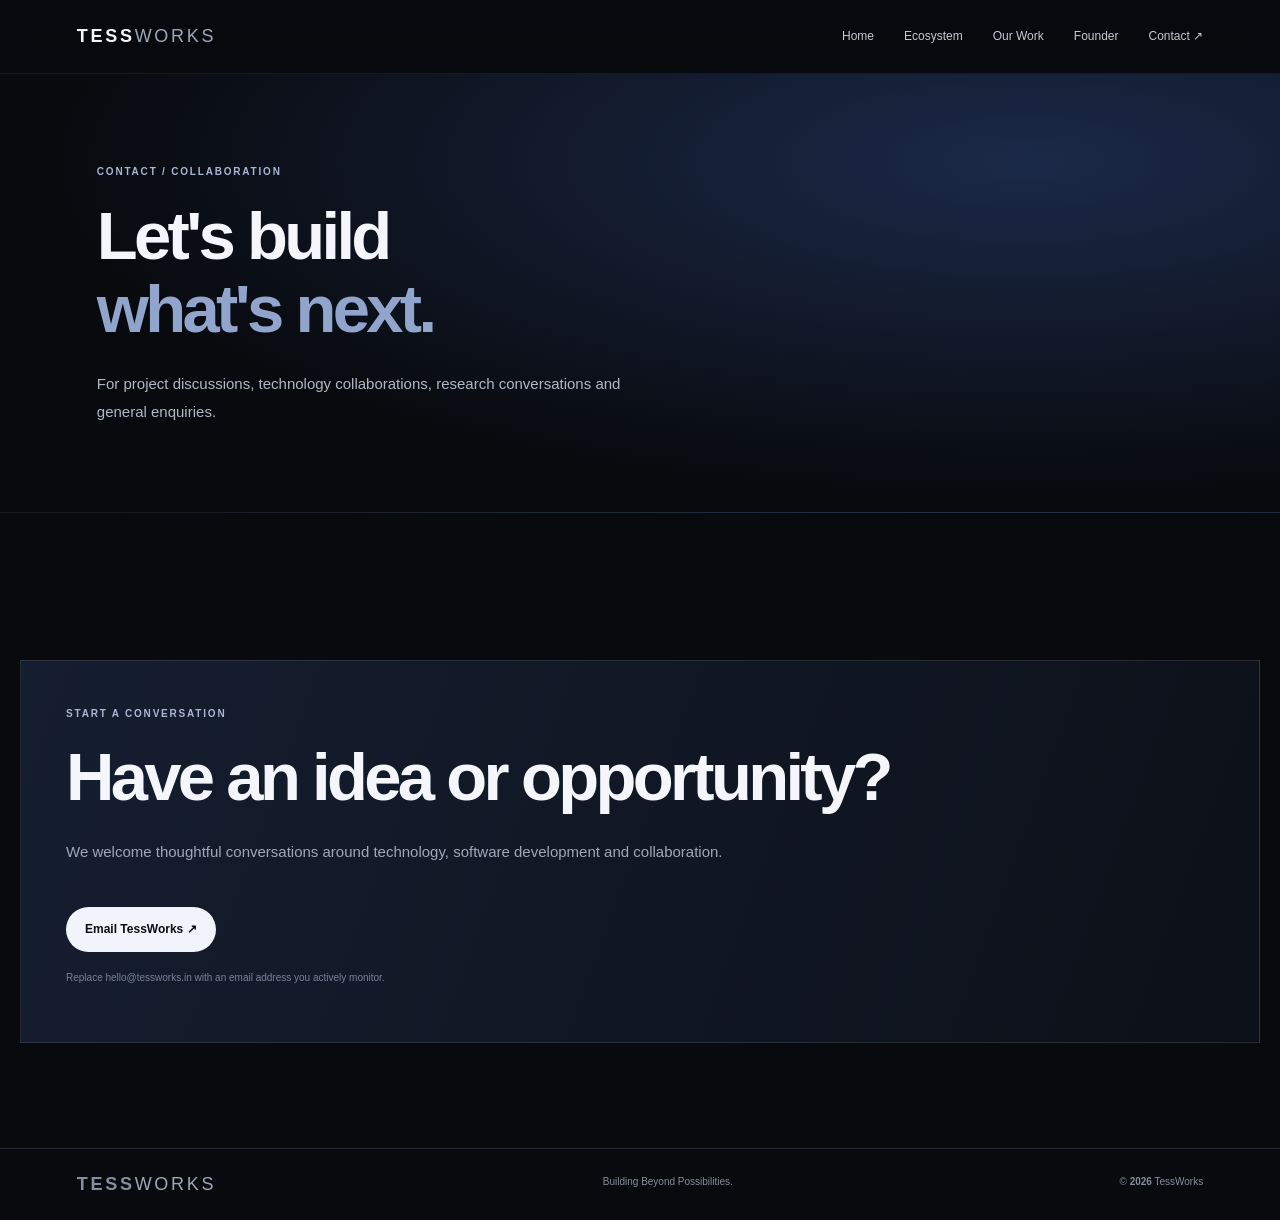
==== contact.html @ 57ca6bd7 "Add files via upload" ====
<!doctype html><html lang="en"><head><meta charset="utf-8"><meta name="viewport" content="width=device-width,initial-scale=1"><meta name="description" content="TessWorks — Building Beyond Possibilities"><title>Contact | TessWorks</title><link rel="stylesheet" href="style.css"></head><body><header class="top"><a class="logo" href="index.html">TESS<span>WORKS</span></a><button class="menu" aria-label="Toggle menu">☰</button><nav class="nav"><a href="index.html">Home</a><a href="ecosystem.html">Ecosystem</a><a href="work.html">Our Work</a><a href="founder.html">Founder</a><a href="contact.html">Contact ↗</a></nav></header><main><section class="page-hero"><div class="wrap"><div class="eyebrow">CONTACT / COLLABORATION</div><h1>Let's build<br><em>what's next.</em></h1><p>For project discussions, technology collaborations, research conversations and general enquiries.</p></div></section><section class="section wrap"><div class="contact-panel reveal"><div class="eyebrow">START A CONVERSATION</div><h2>Have an idea or opportunity?</h2><p class="copy">We welcome thoughtful conversations around technology, software development and collaboration.</p><a class="btn" href="mailto:hello@tessworks.in">Email TessWorks ↗</a><p class="note">Replace hello@tessworks.in with an email address you actively monitor.</p></div></section></main><footer class="footer"><a class="logo" href="index.html">TESS<span>WORKS</span></a><span>Building Beyond Possibilities.</span><span>© <b data-year></b> TessWorks</span></footer><script src="script.js"></script></body></html>
---- style.css ----
*{box-sizing:border-box}html{scroll-behavior:smooth}body{margin:0;background:#080a0e;color:#f4f6fb;font:15px 'DM Sans',Arial,sans-serif;line-height:1.65}a{color:inherit;text-decoration:none}.top{height:74px;padding:0 6vw;display:flex;align-items:center;justify-content:space-between;position:sticky;top:0;z-index:9;background:#080a0edd;backdrop-filter:blur(15px);border-bottom:1px solid #ffffff12}.logo{font:800 18px Manrope,Arial;letter-spacing:.15em}.logo span{font-weight:400;color:#9da7ba}.nav{display:flex;gap:30px;font-size:12px;color:#c5cad4}.nav a:hover{color:#9bb6ff}.menu{display:none;background:none;color:white;border:0;font-size:23px}.wrap{max-width:1240px;margin:auto;padding-left:6vw;padding-right:6vw}.hero{min-height:690px;position:relative;overflow:hidden;display:flex;align-items:center;background:radial-gradient(ellipse at 78% 43%,#1c2b4c,#0b111e 37%,#080a0e 72%)}.hero .wrap{position:relative;z-index:2;padding-top:70px;padding-bottom:100px}.eyebrow{font-size:10px;letter-spacing:.18em;color:#aab7d4;font-weight:700}.hero h1,.page-hero h1{font:600 clamp(52px,8vw,98px)/1.02 Manrope,Arial;letter-spacing:-.065em;margin:25px 0}.hero h1 em,.page-hero h1 em,h2 em{font-style:normal;color:#91a4cb}.hero p,.page-hero p{max-width:550px;color:#b0b8c7;line-height:1.9}.btn{display:inline-block;background:#f1f4fa;color:#0b0d12;padding:13px 19px;border-radius:30px;font-size:12px;font-weight:700;margin:25px 20px 0 0;transition:.25s}.btn:hover{transform:translateY(-3px);background:#cbd8f8}.sub-link{font-size:12px;color:#d5dbea}.visual{position:absolute;right:4%;top:12%;width:48%;height:500px;opacity:.8}.visual canvas{width:100%;height:100%}.visual>span{position:absolute;right:5%;bottom:8%;font-size:8px;letter-spacing:.15em;color:#b9caff;border:1px solid #829bda55;padding:8px;background:#0b1220aa}.hero-foot{position:absolute;bottom:25px;left:6vw;right:6vw;color:#7e899c;font-size:9px;letter-spacing:.13em}.hero-foot b{float:right}.section{padding:105px 0}.section h2,.page-hero h1{font:600 clamp(38px,5.3vw,67px)/1.1 Manrope,Arial;letter-spacing:-.055em;margin:18px 0 24px}.copy{max-width:680px;color:#a0a8b8;line-height:1.9}.dark{background:#0d1119;border-block:1px solid #ffffff0d}.grid{display:grid;gap:14px;margin-top:38px}.four{grid-template-columns:repeat(4,1fr)}.three{grid-template-columns:repeat(3,1fr)}.tile{display:block;padding:22px;border:1px solid #ffffff18;background:linear-gradient(145deg,#171e2b,#0d1017);min-height:280px;transition:.3s;overflow:hidden}.tile:hover{transform:translateY(-6px);border-color:#9bb6ff66}.tile small{font-size:9px;letter-spacing:.12em;color:#a7b8dc}.tile h3{font:600 20px Manrope,Arial;margin:12px 0 6px}.tile p{font-size:12px;color:#a0a8b8}.tile span{font-size:11px;color:#c6d4f6}.art{height:125px;display:grid;place-items:center;position:relative;color:#c0d0ff;font-size:42px}.art:before{content:'';position:absolute;width:85px;height:85px;border:1px solid #8da9ff66;border-radius:50%;box-shadow:0 0 35px #8da9ff22;animation:pulse 4s infinite}.art:after{content:'';position:absolute;width:125px;height:45px;border:1px dashed #8da9ff66;border-radius:50%;animation:spin 20s linear infinite}.art.chain:before{border-radius:12px;transform:rotate(45deg)}.art svg{width:100%;height:100%;z-index:1}.note{font-size:10px;color:#788397;margin-top:18px}.feature{display:grid;grid-template-columns:1fr 1fr;gap:8%;align-items:center}.visual-box{height:350px;position:relative;overflow:hidden;display:grid;place-items:center;background:radial-gradient(ellipse at center,#1c3157,#0b101a 68%);border:1px solid #ffffff16}.visual-box>b{font:800 52px Manrope;z-index:1;text-shadow:0 0 30px #9bb6ff}.orbit{position:absolute;width:245px;height:245px;border:1px solid #9bb6ff77;border-radius:50%;animation:spin 28s linear infinite}.orbit:before,.orbit:after{content:'';position:absolute;inset:35px;border:1px dashed #9bb6ff88;border-radius:50%}.orbit:after{inset:75px;box-shadow:0 0 40px #9bb6ff33}.status{display:inline-block;border:1px solid #465745;border-radius:20px;padding:6px 10px;color:#a9c6ad;font-size:9px;letter-spacing:.1em}.chain-art{position:absolute;inset:15%;background:radial-gradient(circle at 50% 50%,#a9c4ff 0 3px,transparent 4px),radial-gradient(circle at 20% 30%,#a9c4ff 0 3px,transparent 4px),radial-gradient(circle at 80% 28%,#a9c4ff 0 3px,transparent 4px),radial-gradient(circle at 25% 75%,#a9c4ff 0 3px,transparent 4px),radial-gradient(circle at 78% 76%,#a9c4ff 0 3px,transparent 4px);background-size:100% 100%}.chain-art:before{content:'';position:absolute;inset:20%;border:1px dashed #9bb6ff88;border-radius:50%;animation:spin 22s linear infinite}.page-hero{padding:90px 0 70px;background:radial-gradient(ellipse at 80% 20%,#1b2948,#080a0e 67%);border-bottom:1px solid #ffffff10}.founder{display:grid;grid-template-columns:.8fr 1.2fr;gap:8%;align-items:start}.photo-frame{aspect-ratio:4/5;max-width:390px;border:1px solid #829bda66;background:linear-gradient(145deg,#1b2a46,#10141c);display:grid;place-items:center;overflow:hidden}.photo-frame img{width:100%;height:100%;object-fit:cover}.photo-placeholder{text-align:center;color:#aab8d5;padding:20px}.photo-placeholder b{font-size:40px}.photo-placeholder strong,.photo-placeholder span{display:block}.photo-placeholder strong{font:600 16px Manrope;margin:12px 0}.photo-placeholder span{font-size:11px}.chips{display:flex;flex-wrap:wrap;gap:8px;margin:25px 0}.chips span{font-size:10px;border:1px solid #343d4d;padding:7px 10px;border-radius:30px;color:#c2cce0}.github,.contact-panel{margin-top:42px;padding:35px;border:1px solid #ffffff1b;background:linear-gradient(110deg,#151e30,#0c1018);display:flex;align-items:center;justify-content:space-between;gap:20px}.github p{font-size:12px;color:#a0a8b8}.contact-panel{display:block;padding:45px}.footer{padding:25px 6vw;border-top:1px solid #252c38;display:flex;justify-content:space-between;gap:20px;color:#858e9e;font-size:10px}.reveal{opacity:0;transform:translateY(20px);transition:.75s}.reveal.visible{opacity:1;transform:none}@keyframes spin{to{transform:rotate(360deg)}}@keyframes pulse{50%{transform:scale(1.13);opacity:.55}}@media(max-width:900px){.four{grid-template-columns:repeat(2,1fr)}.feature,.founder{grid-template-columns:1fr}.visual{opacity:.35;right:-12%;width:65%}}@media(max-width:620px){.top{height:65px}.menu{display:block}.nav{display:none;position:absolute;top:65px;left:0;right:0;padding:22px 6vw;background:#0c1018;flex-direction:column}.nav.open{display:flex}.hero{min-height:700px}.hero h1{font-size:55px}.visual{width:100%;right:-35%;top:25%;opacity:.28}.hero-foot{font-size:7px}.hero-foot b{display:none}.wrap{padding-left:25px;padding-right:25px}.section{padding:78px 0}.four,.three{grid-template-columns:1fr}.feature{gap:25px}.visual-box{height:280px}.github{display:block;padding:25px}.footer{flex-wrap:wrap}.page-hero{padding:70px 0 55px}}@media(prefers-reduced-motion:reduce){*{animation:none!important;transition:none!important;scroll-behavior:auto!important}.reveal{opacity:1;transform:none}}
/* Project detail pages */
.project-link{color:inherit;text-decoration:none}.project-cta{display:block;margin-top:16px;font-size:11px;color:#d7e2ff}.project-hero{padding:100px 0 80px;position:relative;overflow:hidden;background:radial-gradient(ellipse at 78% 25%,#1b3157,#080a0e 68%);border-bottom:1px solid #ffffff12}.project-hero h1{font:600 clamp(46px,7vw,82px)/1.04 Manrope,Arial;letter-spacing:-.06em;margin:22px 0}.project-hero h1 em{font-style:normal;color:#9db3e5}.project-hero p{max-width:650px;color:#b1bbcd;line-height:1.9}.project-meta{display:flex;flex-wrap:wrap;gap:10px;margin-top:26px}.project-meta span{font-size:9px;letter-spacing:.12em;border:1px solid #ffffff2b;border-radius:30px;padding:8px 12px;color:#d2dcf1}.project-layout{display:grid;grid-template-columns:1.05fr .95fr;gap:7%;align-items:center}.project-visual{min-height:320px;border:1px solid #ffffff1a;background:radial-gradient(ellipse at center,#1b2c4d,#0c111b 70%);position:relative;overflow:hidden;display:grid;place-items:center;padding:25px}.project-visual svg{width:100%;max-width:560px}.terminal{width:100%;max-width:500px;border:1px solid #52678e66;background:#090e18dd;padding:20px;font:11px/2.1 ui-monospace,monospace;color:#a9c4f5;box-shadow:0 20px 70px #0008}.terminal .muted{color:#73819b}.terminal .green{color:#9fc9a8}.detail-grid{display:grid;grid-template-columns:repeat(3,1fr);gap:14px;margin-top:35px}.detail-card{padding:24px;border:1px solid #ffffff18;background:#101722}.detail-card h3{font:600 17px Manrope,Arial;margin:12px 0}.detail-card p{font-size:12px;color:#a0a8b8}.disclaimer{padding:18px 20px;border-left:2px solid #8da9e9;background:#111927;color:#aab6cb;font-size:11px;line-height:1.8;margin-top:28px}.back-link{font-size:12px;color:#c7d5f4}.steps{counter-reset:step}.steps li{padding:12px 0;color:#b3bdce;border-bottom:1px solid #ffffff12;font-size:13px}.steps li::marker{color:#9bb6ff}.project-chart{position:absolute;inset:10% 4%;opacity:.9}.project-chart path{stroke-dasharray:900;stroke-dashoffset:900;animation:drawline 4s ease forwards}@keyframes drawline{to{stroke-dashoffset:0}}@media(max-width:800px){.project-layout{grid-template-columns:1fr}.detail-grid{grid-template-columns:1fr}.project-hero{padding:75px 0 60px}}
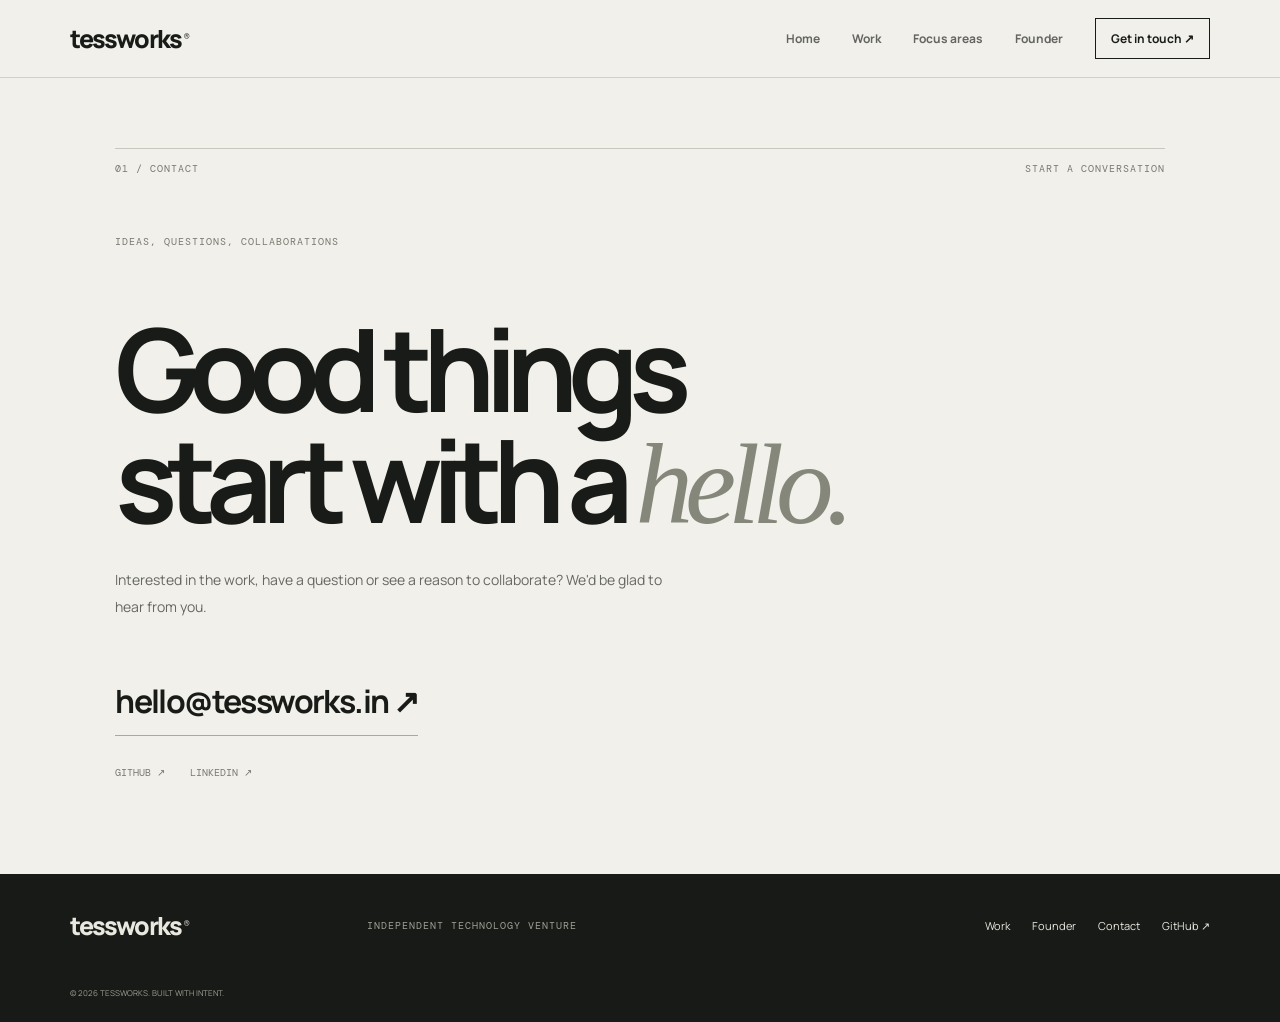
==== commit 1c663ffb: "Add files via upload" ====
--- a/contact.html
+++ b/contact.html
@@ -1 +1 @@
-<!doctype html><html lang="en"><head><meta charset="utf-8"><meta name="viewport" content="width=device-width,initial-scale=1"><meta name="description" content="TessWorks — Building Beyond Possibilities"><title>Contact | TessWorks</title><link rel="stylesheet" href="style.css"></head><body><header class="top"><a class="logo" href="index.html">TESS<span>WORKS</span></a><button class="menu" aria-label="Toggle menu">☰</button><nav class="nav"><a href="index.html">Home</a><a href="ecosystem.html">Ecosystem</a><a href="work.html">Our Work</a><a href="founder.html">Founder</a><a href="contact.html">Contact ↗</a></nav></header><main><section class="page-hero"><div class="wrap"><div class="eyebrow">CONTACT / COLLABORATION</div><h1>Let's build<br><em>what's next.</em></h1><p>For project discussions, technology collaborations, research conversations and general enquiries.</p></div></section><section class="section wrap"><div class="contact-panel reveal"><div class="eyebrow">START A CONVERSATION</div><h2>Have an idea or opportunity?</h2><p class="copy">We welcome thoughtful conversations around technology, software development and collaboration.</p><a class="btn" href="mailto:hello@tessworks.in">Email TessWorks ↗</a><p class="note">Replace hello@tessworks.in with an email address you actively monitor.</p></div></section></main><footer class="footer"><a class="logo" href="index.html">TESS<span>WORKS</span></a><span>Building Beyond Possibilities.</span><span>© <b data-year></b> TessWorks</span></footer><script src="script.js"></script></body></html>+<!doctype html><html lang="en"><head><meta charset="utf-8"><meta name="viewport" content="width=device-width,initial-scale=1"><meta name="description" content="TessWorks — independent technology venture."><title>Contact — TessWorks</title><link rel="preconnect" href="https://fonts.googleapis.com"><link href="https://fonts.googleapis.com/css2?family=DM+Mono:wght@400;500&family=Manrope:wght@400;500;600;700;800&display=swap" rel="stylesheet"><link rel="stylesheet" href="style.css"></head><body><header class="site-header"><a class="logo" href="index.html">tessworks<sup>®</sup></a><button class="menu" aria-expanded="false">MENU ☰</button><nav class="nav"><a class="" href="index.html">Home</a><a class="" href="work.html">Work</a><a class="" href="ecosystem.html">Focus areas</a><a class="" href="founder.html">Founder</a><a class="contact-link active" href="contact.html">Get in touch ↗</a></nav></header><main><section class="contact-hero pad"><div class="kicker"><span>01 / CONTACT</span><span>START A CONVERSATION</span></div><p class="eyebrow" style="margin-top:60px">IDEAS, QUESTIONS, COLLABORATIONS</p><h1>Good things<br>start with a <em>hello.</em></h1><p class="lede">Interested in the work, have a question or see a reason to collaborate? We'd be glad to hear from you.</p><a class="email" href="mailto:hello@tessworks.in">hello@tessworks.in ↗</a><div class="socials"><a href="https://github.com/" target="_blank">GITHUB ↗</a><a href="https://www.linkedin.com/" target="_blank">LINKEDIN ↗</a></div></section></main><footer class="footer"><a class="logo" href="index.html">tessworks<sup>®</sup></a><span class="mono">INDEPENDENT TECHNOLOGY VENTURE</span><div><a href="work.html">Work</a><a href="founder.html">Founder</a><a href="contact.html">Contact</a><a href="https://github.com/" target="_blank">GitHub ↗</a></div><small>© 2026 TESSWORKS. BUILT WITH INTENT.</small></footer><script src="script.js"></script></body></html>
--- a/style.css
+++ b/style.css
@@ -1,3 +1,4 @@
-*{box-sizing:border-box}html{scroll-behavior:smooth}body{margin:0;background:#080a0e;color:#f4f6fb;font:15px 'DM Sans',Arial,sans-serif;line-height:1.65}a{color:inherit;text-decoration:none}.top{height:74px;padding:0 6vw;display:flex;align-items:center;justify-content:space-between;position:sticky;top:0;z-index:9;background:#080a0edd;backdrop-filter:blur(15px);border-bottom:1px solid #ffffff12}.logo{font:800 18px Manrope,Arial;letter-spacing:.15em}.logo span{font-weight:400;color:#9da7ba}.nav{display:flex;gap:30px;font-size:12px;color:#c5cad4}.nav a:hover{color:#9bb6ff}.menu{display:none;background:none;color:white;border:0;font-size:23px}.wrap{max-width:1240px;margin:auto;padding-left:6vw;padding-right:6vw}.hero{min-height:690px;position:relative;overflow:hidden;display:flex;align-items:center;background:radial-gradient(ellipse at 78% 43%,#1c2b4c,#0b111e 37%,#080a0e 72%)}.hero .wrap{position:relative;z-index:2;padding-top:70px;padding-bottom:100px}.eyebrow{font-size:10px;letter-spacing:.18em;color:#aab7d4;font-weight:700}.hero h1,.page-hero h1{font:600 clamp(52px,8vw,98px)/1.02 Manrope,Arial;letter-spacing:-.065em;margin:25px 0}.hero h1 em,.page-hero h1 em,h2 em{font-style:normal;color:#91a4cb}.hero p,.page-hero p{max-width:550px;color:#b0b8c7;line-height:1.9}.btn{display:inline-block;background:#f1f4fa;color:#0b0d12;padding:13px 19px;border-radius:30px;font-size:12px;font-weight:700;margin:25px 20px 0 0;transition:.25s}.btn:hover{transform:translateY(-3px);background:#cbd8f8}.sub-link{font-size:12px;color:#d5dbea}.visual{position:absolute;right:4%;top:12%;width:48%;height:500px;opacity:.8}.visual canvas{width:100%;height:100%}.visual>span{position:absolute;right:5%;bottom:8%;font-size:8px;letter-spacing:.15em;color:#b9caff;border:1px solid #829bda55;padding:8px;background:#0b1220aa}.hero-foot{position:absolute;bottom:25px;left:6vw;right:6vw;color:#7e899c;font-size:9px;letter-spacing:.13em}.hero-foot b{float:right}.section{padding:105px 0}.section h2,.page-hero h1{font:600 clamp(38px,5.3vw,67px)/1.1 Manrope,Arial;letter-spacing:-.055em;margin:18px 0 24px}.copy{max-width:680px;color:#a0a8b8;line-height:1.9}.dark{background:#0d1119;border-block:1px solid #ffffff0d}.grid{display:grid;gap:14px;margin-top:38px}.four{grid-template-columns:repeat(4,1fr)}.three{grid-template-columns:repeat(3,1fr)}.tile{display:block;padding:22px;border:1px solid #ffffff18;background:linear-gradient(145deg,#171e2b,#0d1017);min-height:280px;transition:.3s;overflow:hidden}.tile:hover{transform:translateY(-6px);border-color:#9bb6ff66}.tile small{font-size:9px;letter-spacing:.12em;color:#a7b8dc}.tile h3{font:600 20px Manrope,Arial;margin:12px 0 6px}.tile p{font-size:12px;color:#a0a8b8}.tile span{font-size:11px;color:#c6d4f6}.art{height:125px;display:grid;place-items:center;position:relative;color:#c0d0ff;font-size:42px}.art:before{content:'';position:absolute;width:85px;height:85px;border:1px solid #8da9ff66;border-radius:50%;box-shadow:0 0 35px #8da9ff22;animation:pulse 4s infinite}.art:after{content:'';position:absolute;width:125px;height:45px;border:1px dashed #8da9ff66;border-radius:50%;animation:spin 20s linear infinite}.art.chain:before{border-radius:12px;transform:rotate(45deg)}.art svg{width:100%;height:100%;z-index:1}.note{font-size:10px;color:#788397;margin-top:18px}.feature{display:grid;grid-template-columns:1fr 1fr;gap:8%;align-items:center}.visual-box{height:350px;position:relative;overflow:hidden;display:grid;place-items:center;background:radial-gradient(ellipse at center,#1c3157,#0b101a 68%);border:1px solid #ffffff16}.visual-box>b{font:800 52px Manrope;z-index:1;text-shadow:0 0 30px #9bb6ff}.orbit{position:absolute;width:245px;height:245px;border:1px solid #9bb6ff77;border-radius:50%;animation:spin 28s linear infinite}.orbit:before,.orbit:after{content:'';position:absolute;inset:35px;border:1px dashed #9bb6ff88;border-radius:50%}.orbit:after{inset:75px;box-shadow:0 0 40px #9bb6ff33}.status{display:inline-block;border:1px solid #465745;border-radius:20px;padding:6px 10px;color:#a9c6ad;font-size:9px;letter-spacing:.1em}.chain-art{position:absolute;inset:15%;background:radial-gradient(circle at 50% 50%,#a9c4ff 0 3px,transparent 4px),radial-gradient(circle at 20% 30%,#a9c4ff 0 3px,transparent 4px),radial-gradient(circle at 80% 28%,#a9c4ff 0 3px,transparent 4px),radial-gradient(circle at 25% 75%,#a9c4ff 0 3px,transparent 4px),radial-gradient(circle at 78% 76%,#a9c4ff 0 3px,transparent 4px);background-size:100% 100%}.chain-art:before{content:'';position:absolute;inset:20%;border:1px dashed #9bb6ff88;border-radius:50%;animation:spin 22s linear infinite}.page-hero{padding:90px 0 70px;background:radial-gradient(ellipse at 80% 20%,#1b2948,#080a0e 67%);border-bottom:1px solid #ffffff10}.founder{display:grid;grid-template-columns:.8fr 1.2fr;gap:8%;align-items:start}.photo-frame{aspect-ratio:4/5;max-width:390px;border:1px solid #829bda66;background:linear-gradient(145deg,#1b2a46,#10141c);display:grid;place-items:center;overflow:hidden}.photo-frame img{width:100%;height:100%;object-fit:cover}.photo-placeholder{text-align:center;color:#aab8d5;padding:20px}.photo-placeholder b{font-size:40px}.photo-placeholder strong,.photo-placeholder span{display:block}.photo-placeholder strong{font:600 16px Manrope;margin:12px 0}.photo-placeholder span{font-size:11px}.chips{display:flex;flex-wrap:wrap;gap:8px;margin:25px 0}.chips span{font-size:10px;border:1px solid #343d4d;padding:7px 10px;border-radius:30px;color:#c2cce0}.github,.contact-panel{margin-top:42px;padding:35px;border:1px solid #ffffff1b;background:linear-gradient(110deg,#151e30,#0c1018);display:flex;align-items:center;justify-content:space-between;gap:20px}.github p{font-size:12px;color:#a0a8b8}.contact-panel{display:block;padding:45px}.footer{padding:25px 6vw;border-top:1px solid #252c38;display:flex;justify-content:space-between;gap:20px;color:#858e9e;font-size:10px}.reveal{opacity:0;transform:translateY(20px);transition:.75s}.reveal.visible{opacity:1;transform:none}@keyframes spin{to{transform:rotate(360deg)}}@keyframes pulse{50%{transform:scale(1.13);opacity:.55}}@media(max-width:900px){.four{grid-template-columns:repeat(2,1fr)}.feature,.founder{grid-template-columns:1fr}.visual{opacity:.35;right:-12%;width:65%}}@media(max-width:620px){.top{height:65px}.menu{display:block}.nav{display:none;position:absolute;top:65px;left:0;right:0;padding:22px 6vw;background:#0c1018;flex-direction:column}.nav.open{display:flex}.hero{min-height:700px}.hero h1{font-size:55px}.visual{width:100%;right:-35%;top:25%;opacity:.28}.hero-foot{font-size:7px}.hero-foot b{display:none}.wrap{padding-left:25px;padding-right:25px}.section{padding:78px 0}.four,.three{grid-template-columns:1fr}.feature{gap:25px}.visual-box{height:280px}.github{display:block;padding:25px}.footer{flex-wrap:wrap}.page-hero{padding:70px 0 55px}}@media(prefers-reduced-motion:reduce){*{animation:none!important;transition:none!important;scroll-behavior:auto!important}.reveal{opacity:1;transform:none}}
-/* Project detail pages */
-.project-link{color:inherit;text-decoration:none}.project-cta{display:block;margin-top:16px;font-size:11px;color:#d7e2ff}.project-hero{padding:100px 0 80px;position:relative;overflow:hidden;background:radial-gradient(ellipse at 78% 25%,#1b3157,#080a0e 68%);border-bottom:1px solid #ffffff12}.project-hero h1{font:600 clamp(46px,7vw,82px)/1.04 Manrope,Arial;letter-spacing:-.06em;margin:22px 0}.project-hero h1 em{font-style:normal;color:#9db3e5}.project-hero p{max-width:650px;color:#b1bbcd;line-height:1.9}.project-meta{display:flex;flex-wrap:wrap;gap:10px;margin-top:26px}.project-meta span{font-size:9px;letter-spacing:.12em;border:1px solid #ffffff2b;border-radius:30px;padding:8px 12px;color:#d2dcf1}.project-layout{display:grid;grid-template-columns:1.05fr .95fr;gap:7%;align-items:center}.project-visual{min-height:320px;border:1px solid #ffffff1a;background:radial-gradient(ellipse at center,#1b2c4d,#0c111b 70%);position:relative;overflow:hidden;display:grid;place-items:center;padding:25px}.project-visual svg{width:100%;max-width:560px}.terminal{width:100%;max-width:500px;border:1px solid #52678e66;background:#090e18dd;padding:20px;font:11px/2.1 ui-monospace,monospace;color:#a9c4f5;box-shadow:0 20px 70px #0008}.terminal .muted{color:#73819b}.terminal .green{color:#9fc9a8}.detail-grid{display:grid;grid-template-columns:repeat(3,1fr);gap:14px;margin-top:35px}.detail-card{padding:24px;border:1px solid #ffffff18;background:#101722}.detail-card h3{font:600 17px Manrope,Arial;margin:12px 0}.detail-card p{font-size:12px;color:#a0a8b8}.disclaimer{padding:18px 20px;border-left:2px solid #8da9e9;background:#111927;color:#aab6cb;font-size:11px;line-height:1.8;margin-top:28px}.back-link{font-size:12px;color:#c7d5f4}.steps{counter-reset:step}.steps li{padding:12px 0;color:#b3bdce;border-bottom:1px solid #ffffff12;font-size:13px}.steps li::marker{color:#9bb6ff}.project-chart{position:absolute;inset:10% 4%;opacity:.9}.project-chart path{stroke-dasharray:900;stroke-dashoffset:900;animation:drawline 4s ease forwards}@keyframes drawline{to{stroke-dashoffset:0}}@media(max-width:800px){.project-layout{grid-template-columns:1fr}.detail-grid{grid-template-columns:1fr}.project-hero{padding:75px 0 60px}}
+
+*{box-sizing:border-box}html{scroll-behavior:smooth}body{margin:0;background:#f1f0eb;color:#191b18;font-family:Manrope,Arial,sans-serif;-webkit-font-smoothing:antialiased}a{color:inherit;text-decoration:none}.mono,.eyebrow,.kicker,.status,.site-footer small,.site-footer>span,.video-tag,.video-note,.project-index,.meta,.hero-foot,.hero-top,.visual-label{font:10px "DM Mono",monospace;letter-spacing:.1em}.site-header{height:78px;padding:0 5.5vw;display:flex;align-items:center;justify-content:space-between;border-bottom:1px solid #d2d1c9;position:relative;z-index:5}.logo{font-size:25px;font-weight:800;letter-spacing:-1.8px}.logo sup{font:9px "DM Mono";margin-left:3px}.nav{display:flex;gap:32px;align-items:center;font-size:12px;font-weight:700}.nav a{opacity:.65}.nav a:hover,.nav a.active{opacity:1}.nav .contact-link{border:1px solid;padding:11px 15px;opacity:1}.menu{display:none}.pad{padding:95px 9vw}.kicker{display:flex;justify-content:space-between;color:#77796f;border-top:1px solid #c8c7be;padding-top:13px}.eyebrow{color:#77796f;margin:0 0 22px}.hero{min-height:700px;padding:0 5.5vw;position:relative;overflow:hidden;background:#e8e7df}.hero-top{display:flex;justify-content:space-between;padding:22px 0;color:#77796f}.hero-copy{position:relative;z-index:2;padding:90px 0 40px}.hero h1,.page-hero h1,.contact-hero h1{font-size:clamp(58px,9vw,125px);line-height:.96;letter-spacing:-.09em;margin:0;font-weight:700}.hero h1 em,.page-hero h1 em,.section-title em,.film-title em,.manifesto em,.cta h2 em,.project-title em,.focus-copy h2 em,.founder-copy h1 em,.project-description h2 em,.contact-hero h1 em{font-family:Georgia,serif;font-weight:400;letter-spacing:-.07em}.hero h1 em{color:#818579}.hero-bottom{display:flex;align-items:end;justify-content:space-between;max-width:550px;margin-top:42px}.hero-bottom p{max-width:390px;color:#65675e;font-size:15px;line-height:1.75}.circle-link{width:48px;height:48px;border:1px solid #aaa99f;border-radius:50%;display:grid;place-items:center;font-size:22px}.hero-art{position:absolute;right:4vw;top:155px;width:38vw;height:440px;opacity:.8}.grid-art{position:absolute;inset:0;background-image:linear-gradient(#c6c6bd 1px,transparent 1px),linear-gradient(90deg,#c6c6bd 1px,transparent 1px);background-size:42px 42px}.orbit{position:absolute;left:50%;top:50%;border:1px solid #999e91;border-radius:50%;transform:translate(-50%,-50%) rotate(-25deg)}.o1{width:82%;height:45%;animation:spin 24s linear infinite}.o2{width:55%;height:78%;transform:translate(-50%,-50%) rotate(60deg);border-color:#b1a58f}.core{position:absolute;left:50%;top:50%;transform:translate(-50%,-50%);width:110px;height:110px;border-radius:50%;background:#b6b9aa;display:grid;place-items:center;font-size:37px;font-weight:800;letter-spacing:-5px;box-shadow:0 0 0 15px #e8e7df,0 0 0 16px #aaa99f}.core span{color:#f1f0eb}.art-note{position:absolute;color:#77796f}.art-note.a{top:12%;left:3%}.art-note.b{right:0;bottom:12%}.hero-foot{position:absolute;bottom:22px;left:5.5vw;right:5.5vw;display:flex;justify-content:space-between;color:#77796f}.intro{background:#f1f0eb}.intro-grid{display:grid;grid-template-columns:1.1fr .9fr;gap:8vw;align-items:end;margin-top:55px}.intro h2,.section-title,.film-title,.demo-title,.project-description h2{font-size:clamp(45px,6vw,78px);line-height:1.02;letter-spacing:-.08em;margin:0}.intro h2 span,.section-title em{color:#85877b;font-family:Georgia,serif;font-weight:400}.intro-copy p,.lede,.founder-copy>p:not(.eyebrow),.project-description>p:not(.eyebrow){font-size:14px;line-height:1.9;color:#66685f}.text-link{display:inline-flex;gap:22px;align-items:center;border-bottom:1px solid #aaa99f;padding-bottom:9px;font-size:12px;font-weight:800}.film{background:#deded6;padding-bottom:90px}.film-title{margin-top:50px}.film-desc{font-size:13px;color:#77796f}.video{height:min(58vw,590px);margin:0 5.5vw;background:#1d211d;position:relative;overflow:hidden;color:#fff}.video video{position:absolute;inset:0;width:100%;height:100%;object-fit:cover;opacity:0;z-index:2}.video.playing video{opacity:1}.overlay{position:absolute;inset:0;padding:24px 28px;display:flex;flex-direction:column;justify-content:space-between;background:radial-gradient(ellipse at 50% 50%,#596257,#292e29 45%,#171a18)}.video.playing .overlay{display:none}.video-tag{color:#c5cabe}.play{align-self:center;border:1px solid #ffffff80;border-radius:50%;width:74px;height:74px;display:grid;place-items:center;background:#ffffff12;font-size:18px}.video-caption{display:flex;justify-content:space-between;align-items:end}.video-caption strong{font-size:clamp(20px,3vw,34px);letter-spacing:-.05em}.video-caption small{font:9px "DM Mono";color:#b8bcb3}.video-note{position:absolute;right:16px;top:16px;color:#c4c8bf;font-size:8px;z-index:3}.work{background:#f1f0eb}.title-row{display:flex;justify-content:space-between;align-items:end;margin:52px 0 60px}.rows{border-top:1px solid #c8c7be}.row{display:grid;grid-template-columns:35px 1fr 1fr 25px;gap:28px;align-items:center;padding:25px 0;border-bottom:1px solid #c8c7be}.project-index{color:#85867d}.visual{height:235px;position:relative;overflow:hidden}.market{background:#202722;color:#dfe4d9}.market svg{position:absolute;inset:25% 0 0;width:100%;height:75%}.chartfill{fill:#9eb39320}.chartline{fill:none;stroke:#bdc9ad;stroke-width:2;vector-effect:non-scaling-stroke}.visual-label{position:absolute;left:17px;bottom:14px;color:#aeb8a8;font-size:8px}.market-top{position:absolute;top:15px;left:18px;right:18px;display:flex;justify-content:space-between;color:#aeb8a8;font:8px "DM Mono"}.project-info h3{font-size:24px;letter-spacing:-.06em;margin:12px 0 6px}.project-info p{font-size:12px;line-height:1.7;color:#6c6d65;max-width:380px}.status{display:inline-block;border:1px solid #c5c4bb;padding:7px 9px;color:#77796f;font-size:8px}.ai{background:#d8d8d0;display:grid;place-items:center}.window{position:relative;z-index:1;width:68%;height:65%;background:#f1f0eb;border:1px solid #c4c4bb;box-shadow:0 15px 40px #0001;padding:15px;display:flex;flex-direction:column;gap:9px}.window span,.window small{font:8px "DM Mono";color:#77796f}.window i{height:4px;width:78%;background:#d4d4ca}.window i:nth-of-type(2){width:55%}.window b{font-size:clamp(12px,2vw,21px);letter-spacing:-.05em;margin-top:auto}.window small{font-size:7px}.ring{position:absolute;width:330px;height:330px;border:1px solid #a8aa9f;border-radius:50%;right:-100px;bottom:-220px}.manifesto{background:#252b26;color:#efefe8;padding:100px 9vw}.manifesto p{font-size:clamp(36px,5.7vw,72px);line-height:1.16;letter-spacing:-.07em;margin:65px 0}.manifesto em{color:#aebba4}.manifesto>span{font:9px "DM Mono";color:#aeb4a8;letter-spacing:.1em}.focus{background:#e1e0d8}.focus-grid{display:grid;grid-template-columns:repeat(4,1fr);margin-top:45px;border-block:1px solid #c5c4ba}.focus-grid a{min-height:185px;padding:20px 18px 20px 0;border-right:1px solid #c5c4ba;position:relative}.focus-grid a:not(:first-child){padding-left:18px}.focus-grid a:last-child{border:0}.focus-grid span{font:9px "DM Mono";color:#888a80}.focus-grid h3{font-size:22px;line-height:1.12;letter-spacing:-.06em;margin-top:34px}.focus-grid b{position:absolute;right:15px;bottom:18px}.cta{background:#aab2a2;padding:95px 9vw 105px}.cta h2{font-size:clamp(62px,9vw,115px);line-height:.94;letter-spacing:-.09em;margin:0 0 38px}.cta h2 em{color:#f1f0eb}.button{display:inline-flex;gap:35px;align-items:center;padding:14px 18px;border:1px solid #33382f;font-size:12px;font-weight:800}.footer{background:#171a17;color:#e8e8df;padding:34px 5.5vw 24px;display:grid;grid-template-columns:1fr 1fr 2fr;gap:24px;align-items:center}.footer>span,.footer small{color:#9da194}.footer>div{display:flex;justify-content:flex-end;gap:22px;font-size:11px}.footer small{grid-column:1/-1;margin-top:20px;font-size:8px}.page-hero{padding-top:70px;padding-bottom:90px}.page-hero h1{font-size:clamp(58px,8.5vw,112px);margin-top:55px}.page-hero h1 em{color:#85877b}.lede{max-width:560px;margin-top:28px}.work-detail{padding-top:0}.work-card{border-top:1px solid #c8c7be;padding-top:18px;margin-bottom:90px}.work-head{display:flex;justify-content:space-between;align-items:center;margin-bottom:18px;color:#77796f}.work-art{height:clamp(250px,42vw,470px);display:grid;place-items:center}.work-copy{display:grid;grid-template-columns:1.5fr .6fr;gap:10vw;padding-top:40px}.work-copy h2,.project-title{font-size:clamp(42px,5.5vw,68px);letter-spacing:-.08em;line-height:1.02;margin:0 0 22px}.work-copy h2 em,.project-title em{color:#85877b}.work-copy p{max-width:550px;font-size:14px;line-height:1.8;color:#66685f}.meta-list{display:flex;flex-direction:column;gap:10px}.meta-list span{color:#85867d;margin-top:10px}.meta-list b{font-size:11px;line-height:1.8}.github{font-size:11px;font-weight:800;border-bottom:1px solid #aaa99f;padding-bottom:8px;display:inline-block;margin-top:20px}.demo{background:#deded6}.demo-title{margin:50px 0}.demo-grid{display:grid;grid-template-columns:1fr 1fr;gap:28px}.demo-video{height:300px;margin:0}.demo-item h3{font-size:18px;margin:17px 0 4px}.demo-item p{font-size:12px;color:#77796f;line-height:1.7}.focus-panel{min-height:560px;padding:80px 9vw 65px;display:grid;grid-template-columns:1fr 1fr;gap:8vw;align-items:center;position:relative;overflow:hidden}.focus-panel.dark,.focus-panel.market-panel{background:#252b26;color:#eee}.focus-panel.light{background:#e1e0d8}.focus-panel.sand{background:#b4b8ac}.focus-num{position:absolute;top:25px;left:9vw}.focus-copy h2{font-size:clamp(40px,5vw,65px);line-height:1.02;letter-spacing:-.08em;margin:0 0 22px}.focus-copy h2 em{color:#aebba4}.focus-copy p:not(.eyebrow){font-size:14px;line-height:1.8;max-width:440px;opacity:.75}.focus-graphic{height:300px;position:relative;display:flex;align-items:center;justify-content:center}.nodecore{width:90px;height:90px;border-radius:50%;background:#aeb9a4;color:#252b26;display:grid;place-items:center;font-weight:800;z-index:2}.nodecore:before,.nodecore:after{content:"";position:absolute;width:230px;height:230px;border:1px solid #879182;border-radius:50%}.nodecore:after{width:165px;height:165px;border-style:dashed}.node{position:absolute;width:10px;height:10px;border-radius:50%;background:#e3e7dc}.flow{display:flex;align-items:center;gap:8px}.flow span{padding:17px 13px;border:1px solid #999b90;font:9px "DM Mono"}.flow span:nth-child(2){background:#252b26;color:#fff}.flow i{width:20px;height:1px;background:#92948a}.candles{width:82%;height:190px;display:flex;align-items:center;justify-content:space-around;border-bottom:1px solid #687168;background:repeating-linear-gradient(0deg,transparent,transparent 37px,#ffffff0c 38px)}.candles i{width:8px;height:var(--h);background:#aebda1;position:relative}.candles i:nth-child(3n){background:#bb8875}.candles i:before{content:"";position:absolute;left:3px;top:-13px;width:1px;height:calc(var(--h) + 26px);background:currentColor}.chain{display:flex;gap:14px;align-items:center}.chain span{width:52px;height:52px;border:1px solid #717a6d;border-radius:50%;display:grid;place-items:center;font:11px "DM Mono";z-index:1}.founder-layout{display:grid;grid-template-columns:.85fr 1.15fr;gap:9vw;margin-top:55px;align-items:center}.portrait{height:550px;background:#d9d8d0;position:relative;overflow:hidden}.portrait img{width:100%;height:100%;object-fit:cover;position:absolute;inset:0;z-index:2}.portrait-fallback{position:absolute;inset:0;display:flex;flex-direction:column;justify-content:center;align-items:center;color:#7b7d73;gap:12px}.portrait-fallback b{font-size:22px}.portrait-fallback small{font:9px "DM Mono";text-align:center;line-height:1.8}.portrait-label{position:absolute;bottom:15px;left:16px;z-index:3;color:#fff;font:9px "DM Mono";text-shadow:0 1px 5px #000}.founder-copy h1{font-size:clamp(45px,5.5vw,72px);line-height:1;letter-spacing:-.08em;margin:0 0 28px}.founder-copy h1 em{color:#85877b}.founder-copy>p:not(.eyebrow){font-size:13px;line-height:1.9;max-width:550px}.notes{background:#e1e0d8}.notes-grid{display:grid;grid-template-columns:repeat(3,1fr);gap:30px;margin-top:50px}.notes-grid>div{border-top:1px solid #bdbdb3;padding-top:15px}.notes-grid span{font:9px "DM Mono";color:#888980}.notes-grid h3{font-size:21px;letter-spacing:-.06em;margin:30px 0 8px}.notes-grid p{font-size:12px;line-height:1.8;color:#707169}.quote{background:#252b26;color:#f1f0e8;padding:90px 12vw}.quote p{font-size:clamp(32px,5vw,60px);letter-spacing:-.07em;line-height:1.15;margin:0 0 30px}.quote span{font:9px "DM Mono";color:#aeb4a8}.contact-hero{min-height:680px;padding-top:70px}.contact-hero h1{margin-top:65px}.contact-hero h1 em{color:#85877b}.email{display:inline-flex;gap:25px;align-items:center;font-size:clamp(20px,3vw,32px);font-weight:700;letter-spacing:-.05em;border-bottom:1px solid #aaa99f;padding-bottom:12px;margin-top:45px}.socials{display:flex;gap:25px;margin-top:30px;font:10px "DM Mono";color:#77796f}.project-hero{padding-bottom:55px}.project-hero h1{font-size:clamp(60px,9vw,115px);line-height:.98;letter-spacing:-.09em;margin:55px 0 0}.project-hero h1 em{color:#85877b}.project-hero-art{height:clamp(280px,42vw,470px);margin-top:55px;position:relative;display:grid;place-items:center;overflow:hidden}.project-content{display:grid;grid-template-columns:1.2fr .8fr;gap:10vw;padding-top:65px;padding-bottom:90px}.project-description h2{margin:0 0 25px}.facts{border-top:1px solid #c8c7be}.facts div{padding:16px 0;border-bottom:1px solid #c8c7be;display:flex;justify-content:space-between;gap:18px}.facts span{font:9px "DM Mono";color:#85867d}.facts b{font-size:11px;line-height:1.8;text-align:right}.project-demo{background:#deded6}.project-demo .video{margin:0;height:clamp(280px,48vw,520px)}.project-demo h2{font-size:clamp(45px,6vw,78px);letter-spacing:-.08em;margin:50px 0 28px}
+.reveal{opacity:0;transform:translateY(20px);transition:.7s ease}.reveal.visible{opacity:1;transform:none}@keyframes spin{to{transform:translate(-50%,-50%) rotate(335deg)}}@media(max-width:850px){.site-header{height:70px}.menu{display:block;border:0;background:none;font-weight:700}.nav{display:none;position:absolute;top:70px;left:0;right:0;padding:25px 7vw 30px;background:#f1f0eb;flex-direction:column;align-items:flex-start;border-bottom:1px solid #ccc}.nav.open{display:flex}.hero-art{width:58vw;right:-5vw;top:230px;opacity:.42}.hero-copy{padding-top:95px}.intro-grid,.work-copy,.project-content{grid-template-columns:1fr;gap:30px}.row{grid-template-columns:24px 1fr 24px}.row .visual{grid-column:2;grid-row:1;height:205px}.project-info{grid-column:2}.project-index{grid-column:1;grid-row:1}.row .arrow{grid-column:3;grid-row:1}.focus-grid{grid-template-columns:1fr 1fr}.focus-grid a:nth-child(2){border-right:0}.focus-grid a:nth-child(3),.focus-grid a:nth-child(4){border-top:1px solid #c5c4ba}.focus-panel{grid-template-columns:1fr;gap:15px}.focus-graphic{order:2}.focus-copy{order:1}.founder-layout{grid-template-columns:1fr;gap:40px}.portrait{max-width:520px}.footer{grid-template-columns:1fr 1fr}.footer>div{grid-column:1/-1;justify-content:flex-start;flex-wrap:wrap}.demo-grid{grid-template-columns:1fr}.notes-grid{grid-template-columns:1fr}.project-content{padding-top:55px}}@media(max-width:540px){.pad{padding:70px 7vw}.hero{padding:0 7vw;min-height:650px}.hero h1{font-size:57px}.hero-art{width:85vw;right:-22vw;top:270px}.hero-bottom p{font-size:13px;max-width:270px}.hero-foot{left:7vw;right:7vw;font-size:8px}.intro h2,.section-title,.film-title,.demo-title{font-size:49px}.title-row{display:block;margin:40px 0}.title-row .text-link{margin-top:22px}.video{height:420px;margin:0 7vw}.overlay{padding:18px}.video-caption{display:block}.video-caption small{display:block;margin-top:8px}.manifesto{padding:75px 7vw}.manifesto p{font-size:39px;margin:45px 0}.focus-grid a{min-height:155px}.focus-grid h3{font-size:19px}.cta{padding:78px 7vw}.cta h2{font-size:68px}.page-hero h1{font-size:57px}.page-hero{padding-top:55px;padding-bottom:65px}.work-art{height:250px}.work-copy h2{font-size:48px}.demo-video{height:240px}.focus-panel{padding:85px 7vw 60px}.focus-num{left:7vw}.portrait{height:420px}.founder-copy h1{font-size:48px}.quote{padding:75px 8vw}.contact-hero{min-height:640px}.contact-hero h1{font-size:66px}.footer{padding:30px 7vw}.footer>div{gap:15px}.project-hero h1{font-size:60px}.facts div{display:block}.facts b{display:block;text-align:left;margin-top:6px}}
+@media(prefers-reduced-motion:reduce){*{scroll-behavior:auto!important;animation:none!important;transition:none!important}}
